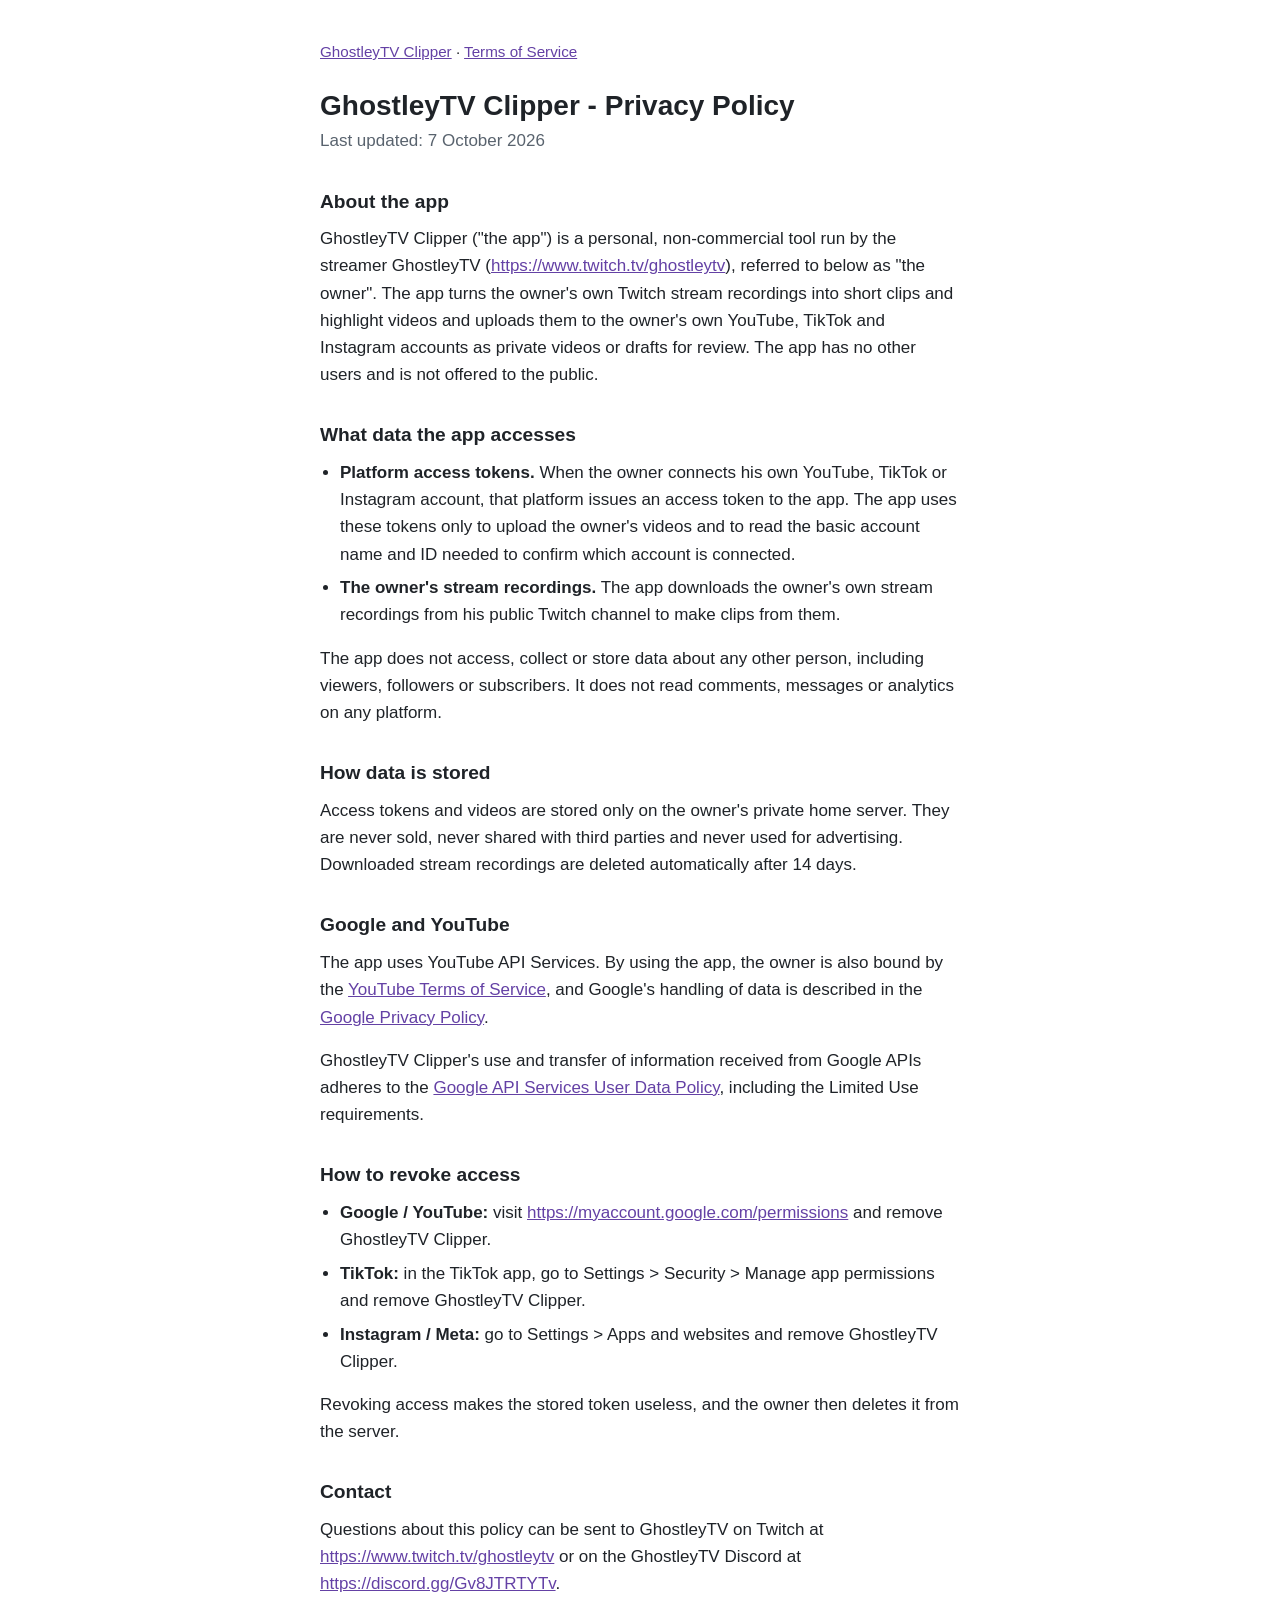
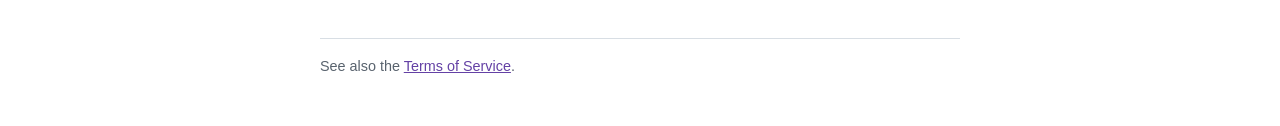
==== privacy.html @ fbd841bd "Add GitHub Pages site with privacy policy and terms of service Static HTML landing page, privacy pol" ====
<!doctype html>
<html lang="en">
<head>
  <meta charset="utf-8">
  <meta name="viewport" content="width=device-width, initial-scale=1">
  <title>GhostleyTV Clipper - Privacy Policy</title>
  <link rel="stylesheet" href="style.css">
</head>
<body>
<main>
  <nav><a href="index.html">GhostleyTV Clipper</a> · <a href="terms.html">Terms of Service</a></nav>

  <h1>GhostleyTV Clipper - Privacy Policy</h1>
  <p class="date">Last updated: 7 October 2026</p>

  <h2>About the app</h2>
  <p>GhostleyTV Clipper ("the app") is a personal, non-commercial tool run by the streamer
  GhostleyTV (<a href="https://www.twitch.tv/ghostleytv">https://www.twitch.tv/ghostleytv</a>),
  referred to below as "the owner". The app turns the owner's own Twitch stream recordings into
  short clips and highlight videos and uploads them to the owner's own YouTube, TikTok and
  Instagram accounts as private videos or drafts for review. The app has no other users and is
  not offered to the public.</p>

  <h2>What data the app accesses</h2>
  <ul>
    <li><strong>Platform access tokens.</strong> When the owner connects his own YouTube, TikTok
    or Instagram account, that platform issues an access token to the app. The app uses these
    tokens only to upload the owner's videos and to read the basic account name and ID needed to
    confirm which account is connected.</li>
    <li><strong>The owner's stream recordings.</strong> The app downloads the owner's own stream
    recordings from his public Twitch channel to make clips from them.</li>
  </ul>
  <p>The app does not access, collect or store data about any other person, including viewers,
  followers or subscribers. It does not read comments, messages or analytics on any platform.</p>

  <h2>How data is stored</h2>
  <p>Access tokens and videos are stored only on the owner's private home server. They are never
  sold, never shared with third parties and never used for advertising. Downloaded stream
  recordings are deleted automatically after 14 days.</p>

  <h2>Google and YouTube</h2>
  <p>The app uses YouTube API Services. By using the app, the owner is also bound by the
  <a href="https://www.youtube.com/t/terms">YouTube Terms of Service</a>, and Google's handling
  of data is described in the
  <a href="https://policies.google.com/privacy">Google Privacy Policy</a>.</p>
  <p>GhostleyTV Clipper's use and transfer of information received from Google APIs adheres to the
  <a href="https://developers.google.com/terms/api-services-user-data-policy">Google API Services
  User Data Policy</a>, including the Limited Use requirements.</p>

  <h2>How to revoke access</h2>
  <ul>
    <li><strong>Google / YouTube:</strong> visit
    <a href="https://myaccount.google.com/permissions">https://myaccount.google.com/permissions</a>
    and remove GhostleyTV Clipper.</li>
    <li><strong>TikTok:</strong> in the TikTok app, go to Settings &gt; Security &gt; Manage app
    permissions and remove GhostleyTV Clipper.</li>
    <li><strong>Instagram / Meta:</strong> go to Settings &gt; Apps and websites and remove
    GhostleyTV Clipper.</li>
  </ul>
  <p>Revoking access makes the stored token useless, and the owner then deletes it from the
  server.</p>

  <h2>Contact</h2>
  <p>Questions about this policy can be sent to GhostleyTV on Twitch at
  <a href="https://www.twitch.tv/ghostleytv">https://www.twitch.tv/ghostleytv</a> or on the
  GhostleyTV Discord at
  <a href="https://discord.gg/Gv8JTRTYTv">https://discord.gg/Gv8JTRTYTv</a>.</p>

  <footer>See also the <a href="terms.html">Terms of Service</a>.</footer>
</main>
</body>
</html>
---- style.css ----
:root {
  --bg: #ffffff;
  --text: #1f2328;
  --muted: #59636e;
  --link: #6441a5;
  --rule: #d8dee4;
}
@media (prefers-color-scheme: dark) {
  :root {
    --bg: #0d1117;
    --text: #e6edf3;
    --muted: #9198a1;
    --link: #b9a3e3;
    --rule: #30363d;
  }
}
* { box-sizing: border-box; }
html { -webkit-text-size-adjust: 100%; }
body {
  margin: 0;
  background: var(--bg);
  color: var(--text);
  font-family: -apple-system, BlinkMacSystemFont, "Segoe UI", Roboto, Helvetica, Arial, sans-serif;
  font-size: 17px;
  line-height: 1.6;
}
main {
  max-width: 42rem;
  margin: 0 auto;
  padding: 2.5rem 1rem 3rem;
}
h1 { font-size: 1.75rem; line-height: 1.25; margin: 0 0 0.25rem; }
h2 { font-size: 1.2rem; margin: 2rem 0 0.5rem; }
p, ul { margin: 0 0 1rem; }
ul { padding-left: 1.25rem; }
li { margin-bottom: 0.4rem; }
a { color: var(--link); overflow-wrap: anywhere; }
.date { color: var(--muted); margin-bottom: 1.5rem; }
nav { margin-bottom: 1.5rem; font-size: 0.95rem; }
footer {
  margin-top: 2.5rem;
  padding-top: 1rem;
  border-top: 1px solid var(--rule);
  color: var(--muted);
  font-size: 0.9rem;
}
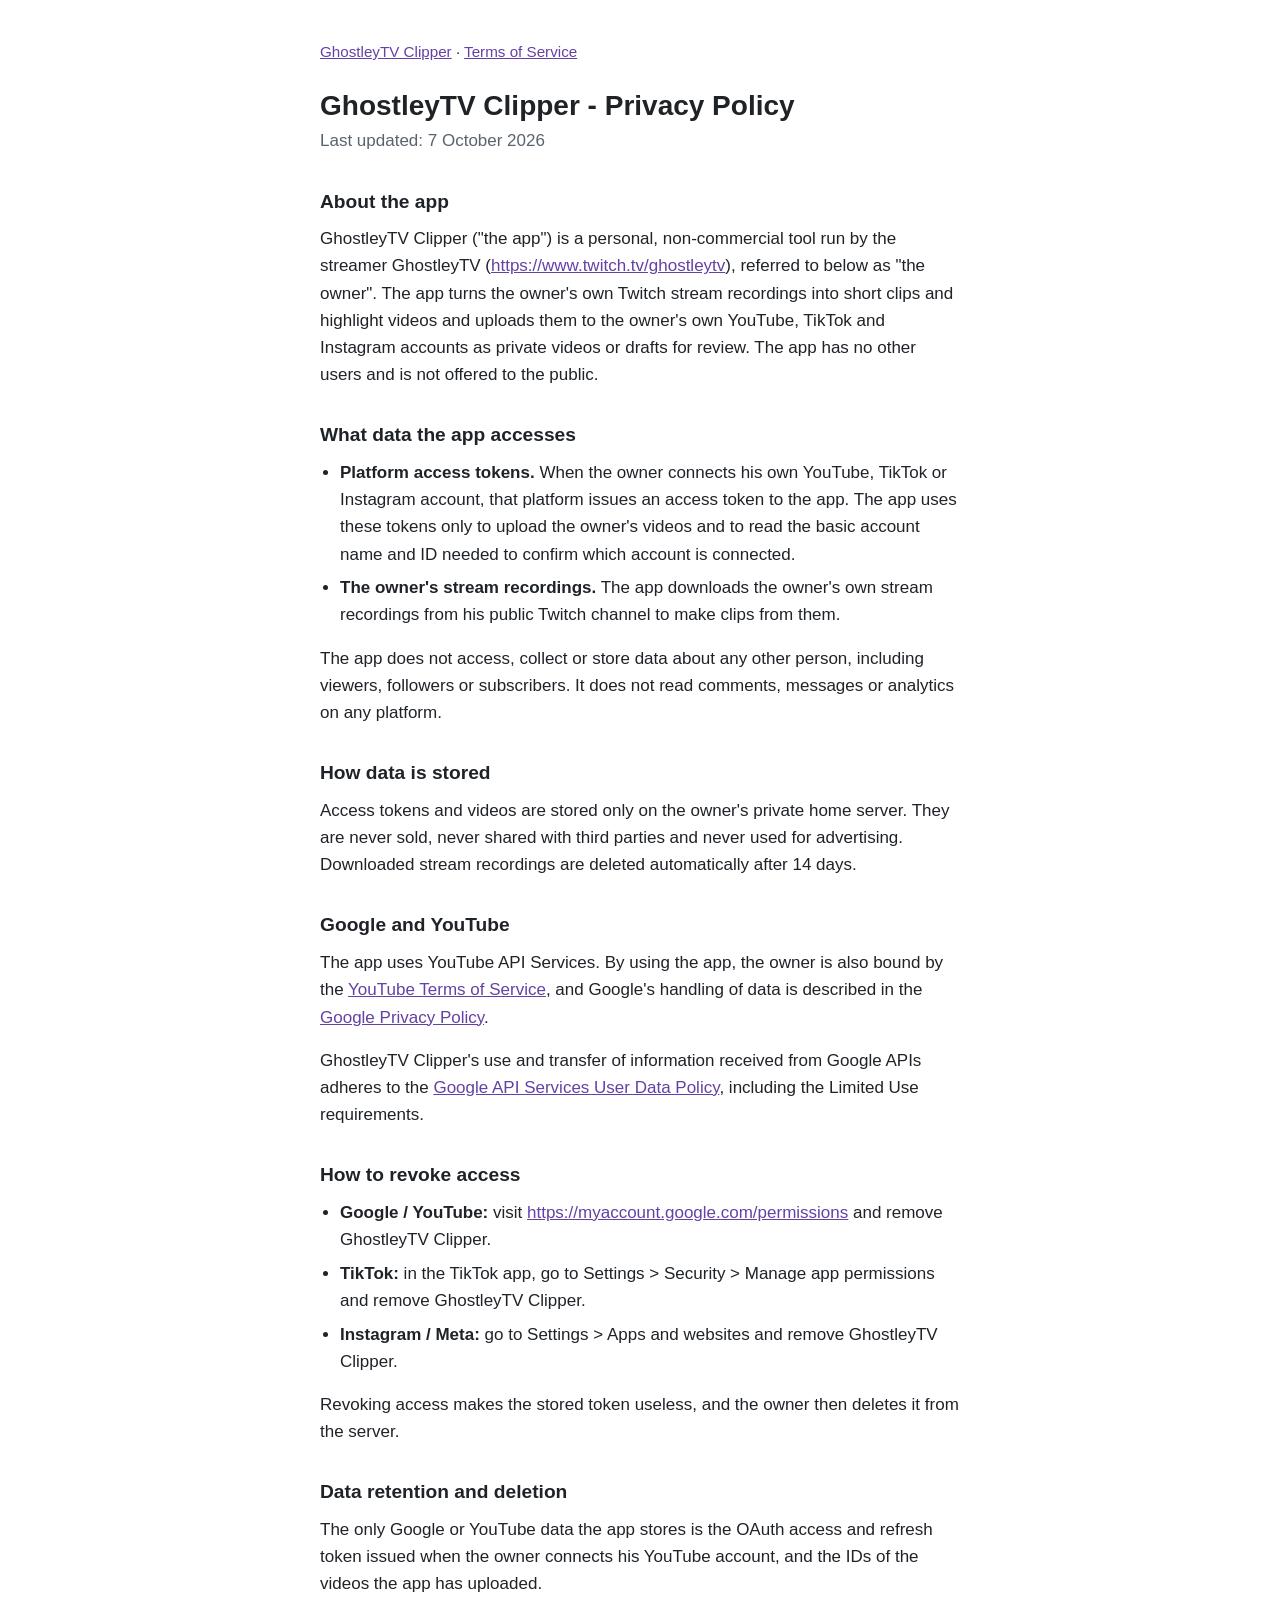
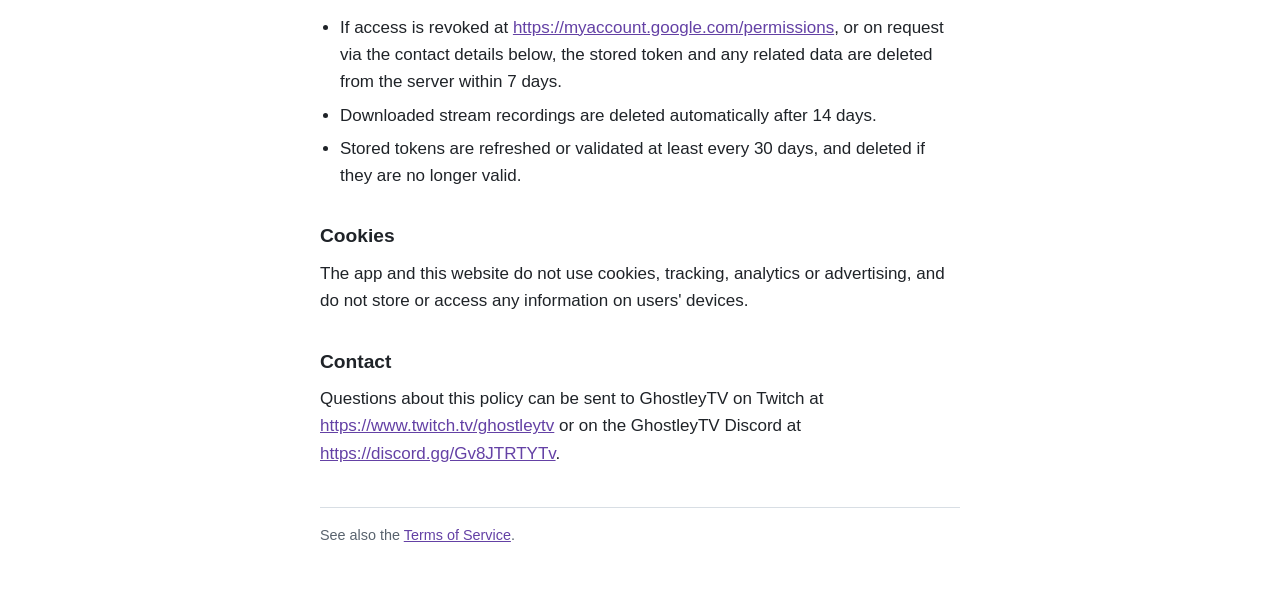
==== commit 0c87fcaf: "Add YouTube API Services section and data retention/cookies policy Landing page gets a visible "Uses" ====
--- a/privacy.html
+++ b/privacy.html
@@ -60,6 +60,23 @@
   <p>Revoking access makes the stored token useless, and the owner then deletes it from the
   server.</p>
 
+  <h2>Data retention and deletion</h2>
+  <p>The only Google or YouTube data the app stores is the OAuth access and refresh token issued
+  when the owner connects his YouTube account, and the IDs of the videos the app has uploaded.</p>
+  <ul>
+    <li>If access is revoked at
+    <a href="https://myaccount.google.com/permissions">https://myaccount.google.com/permissions</a>,
+    or on request via the contact details below, the stored token and any related data are deleted
+    from the server within 7 days.</li>
+    <li>Downloaded stream recordings are deleted automatically after 14 days.</li>
+    <li>Stored tokens are refreshed or validated at least every 30 days, and deleted if they are no
+    longer valid.</li>
+  </ul>
+
+  <h2>Cookies</h2>
+  <p>The app and this website do not use cookies, tracking, analytics or advertising, and do not
+  store or access any information on users' devices.</p>
+
   <h2>Contact</h2>
   <p>Questions about this policy can be sent to GhostleyTV on Twitch at
   <a href="https://www.twitch.tv/ghostleytv">https://www.twitch.tv/ghostleytv</a> or on the
--- a/style.css
+++ b/style.css
@@ -44,3 +44,20 @@
   color: var(--muted);
   font-size: 0.9rem;
 }
+.callout {
+  margin-top: 2rem;
+  padding: 1.25rem 1.25rem 0.5rem;
+  border: 1px solid var(--rule);
+  border-radius: 8px;
+}
+.callout h2 { margin-top: 0; }
+.button {
+  display: inline-block;
+  padding: 0.6rem 1.1rem;
+  border-radius: 6px;
+  background: var(--link);
+  color: var(--bg);
+  font-weight: 600;
+  text-decoration: none;
+}
+.button:hover, .button:focus-visible { text-decoration: underline; }
